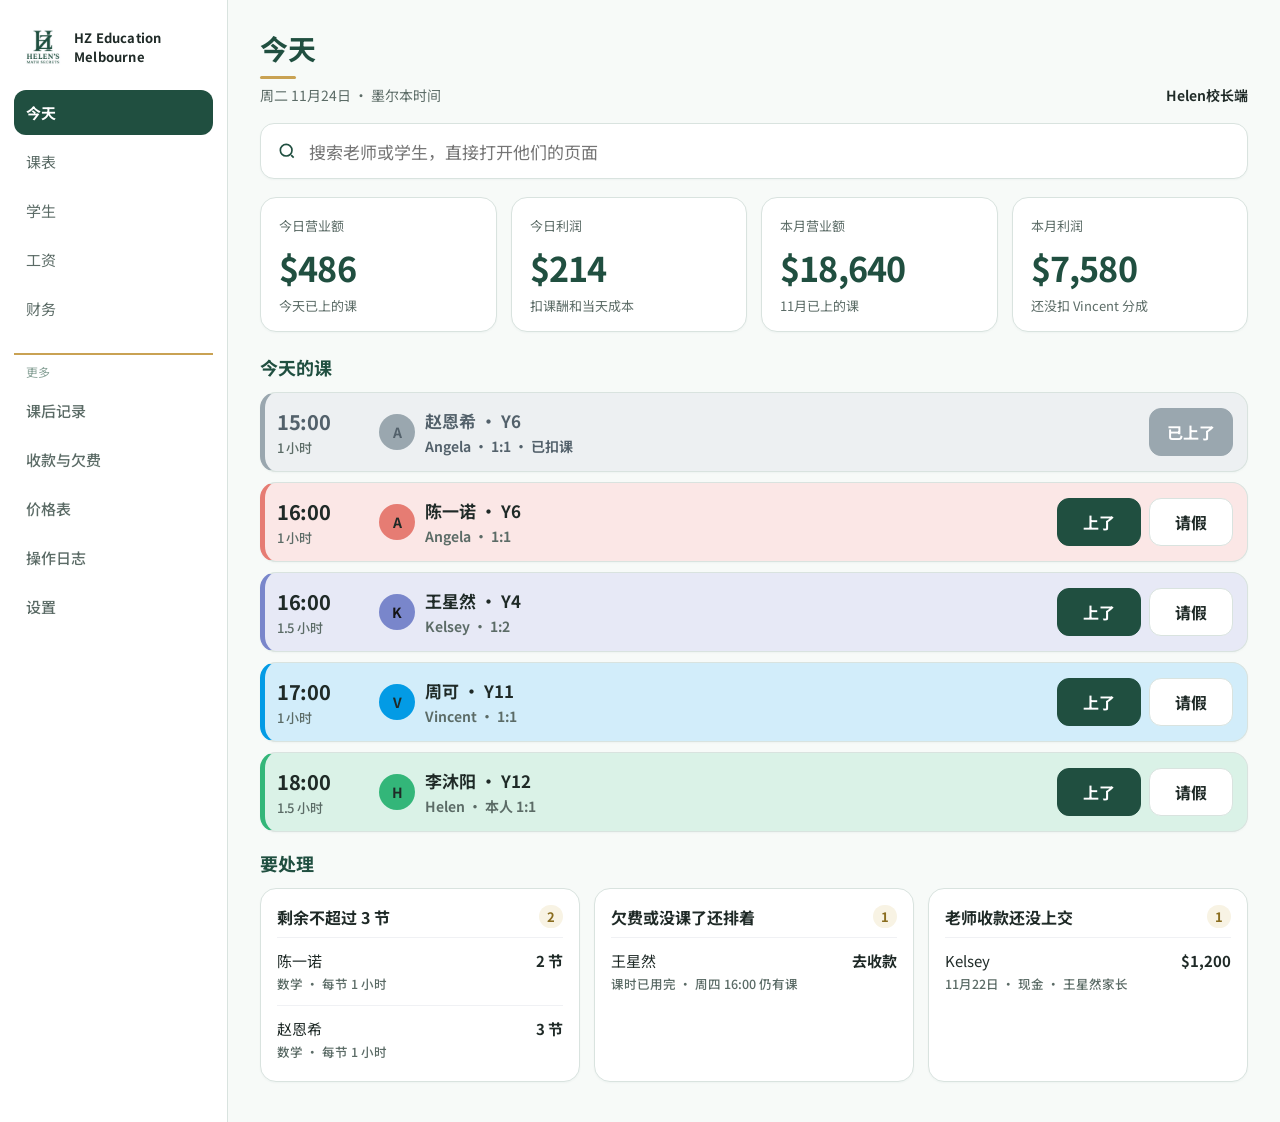
==== lesson-tracker 2/design-mockups/portal.html @ 7be00db7 "Replace pay and student cards with compact rows. Each row starts with a small pill in that teacher's" ====
<!doctype html>
<html lang="zh-CN">
<head>
<meta charset="utf-8">
<meta name="viewport" content="width=device-width, initial-scale=1">
<title>课时管理 · 版式预览</title>
<link rel="preconnect" href="https://fonts.googleapis.com">
<link rel="preconnect" href="https://fonts.gstatic.com" crossorigin>
<link href="https://fonts.googleapis.com/css2?family=Noto+Sans+SC:wght@400;500;600;700&display=swap" rel="stylesheet">
<style>
:root{
  --ink:#1F2A27; --muted:#5B6B66; --faint:#8AA399; --line:#D9E3DF; --bg:#FFFFFF; --card:#FFFFFF;
  --green:#204F40; --green-soft:#E3EFE9; --surface:#F1F6F4; --surface-2:#F7FAF8;
  --gold:#C9A253; --gold-text:#8A6D1F; --gold-soft:#F8F3E4; --gold-on:#E8C77F;
  --shadow:0 1px 2px rgba(32,79,64,.04);
  --sans:"Noto Sans SC",sans-serif;
}
*{box-sizing:border-box}
html,body{margin:0;background:var(--bg);color:var(--ink);font-family:var(--sans);font-size:16px}
button,input,select{font:inherit;color:inherit}
button{cursor:default}
.app{display:grid;grid-template-columns:228px 1fr;min-height:100vh}
.nav{background:#fff;border-right:1px solid var(--line);padding:22px 14px;display:flex;flex-direction:column;gap:4px}
.brand{display:flex;gap:10px;align-items:center;padding:4px 8px 18px}
.brand img{width:42px;height:42px;object-fit:cover;border-radius:10px}
.brand strong{display:block;font-size:13px;letter-spacing:.2px}
.brand span{display:block;color:var(--muted);font-size:12px;margin-top:2px}
.nav button,.tabbar button{display:flex;align-items:center;gap:10px;width:100%;text-align:left;border:0;background:transparent;border-radius:12px;padding:12px;color:var(--muted);font-size:15px}
.nav button.active{background:var(--green);color:#fff;font-weight:700}
.nav .more{margin-top:18px;padding:8px 12px 4px;color:var(--faint);font-size:12px;letter-spacing:.4px;border-top:2px solid var(--gold)}
.nav .quiet{font-weight:500}
.main{min-width:0;padding:28px 32px 40px;background:var(--surface-2)}
.top{display:flex;justify-content:space-between;align-items:flex-end;gap:16px;margin-bottom:18px}
.top h1{margin:0;font-size:28px;letter-spacing:-.4px;font-weight:700;color:var(--green)}
.top h1::after{content:"";display:block;width:36px;height:3px;background:var(--gold);margin-top:8px;border-radius:2px}
.top p{margin:6px 0 0;color:var(--muted);font-size:14px}
.who{color:var(--muted);font-size:14px}
.who b{color:var(--ink);font-weight:650}
.search{display:flex;align-items:center;gap:10px;background:#fff;border:1px solid var(--line);border-radius:14px;padding:0 16px;height:56px;box-shadow:var(--shadow);margin-bottom:18px}
.search input{border:0;outline:0;flex:1;font-size:17px;background:transparent}
.search svg{flex:none;color:var(--green)}
.cards{display:grid;grid-template-columns:repeat(4,1fr);gap:14px;margin-bottom:22px}
.card{background:var(--card);border:1px solid var(--line);border-radius:16px;padding:18px 18px 16px;box-shadow:var(--shadow)}
.card .k{color:var(--muted);font-size:13px}
.card .n,.metrics .n,.metrics .pay,.cut,.money{color:var(--green)}
.card .n{font-size:34px;font-weight:720;letter-spacing:-.8px;margin:8px 0 4px;font-variant-numeric:tabular-nums}
.card .s{color:var(--muted);font-size:13px}
.section{margin-top:8px}
.section h2{margin:0 0 12px;font-size:18px;color:var(--green)}
/* Google Calendar event colours, kept soft. Edit a teacher's tone here.
   Fill is about 18% of that colour on white. Spare tones for new teachers:
   Basil #0B8043, Blueberry #3F51B5, Tomato #D50000, Graphite #616161. No tangerine. */
.t-helen{--fill:#DAF2E7;--tone:#33B679;--on-dot:#1F2A27}
.t-vincent{--fill:#D2EDFA;--tone:#039BE5;--on-dot:#1F2A27}
.t-angela{--fill:#FBE7E6;--tone:#E67C73;--on-dot:#1F2A27}
.t-kelsey{--fill:#E7E9F6;--tone:#7986CB;--on-dot:#141414}
.t-ethan{--fill:#EBD8F0;--tone:#8E24AA;--on-dot:#FFFFFF}
.t-christina{--fill:#FDF3D8;--tone:#F6BF26;--on-dot:#1F2A27}
.lesson{display:grid;grid-template-columns:88px 1fr auto;gap:14px;align-items:center;background:var(--fill,#fff);border:1px solid var(--line);border-left:5px solid var(--tone,var(--line));border-radius:16px;padding:14px 14px 14px 12px;margin-bottom:10px;box-shadow:var(--shadow)}
.lesson time{font-size:20px;font-weight:720;letter-spacing:-.3px;color:var(--ink)}
.lesson time small{display:block;font-size:13px;font-weight:500;color:var(--muted);margin-top:2px}
.lesson .who2{display:flex;align-items:center;gap:10px;font-size:17px;font-weight:680;color:var(--ink)}
.lesson .who2 div span{display:block;margin-top:3px;color:var(--muted);font-size:14px;font-weight:650}
.mark,.avatar{background:var(--tone,var(--green));color:var(--on-dot,#fff)}
.mark{width:36px;height:36px;border-radius:50%;display:grid;place-items:center;font-weight:700;flex:none;font-size:14px}
.lesson.done,.event.done{--fill:#EDF0F2;--tone:#9AA7AF;--on-dot:#53616B;background:#EDF0F2;border-left-color:#9AA7AF}
.lesson.done time,.lesson.done .who2,.lesson.done .who2 div span,.event.done{color:#53616B}
.lesson.done .taps .go{background:#9AA7AF;border-color:#9AA7AF;color:#fff}
.taps{display:flex;gap:8px}
.taps button{min-width:84px;height:48px;border-radius:12px;border:1px solid var(--line);background:#fff;font-weight:700}
.taps .go{background:var(--green);color:#fff;border-color:var(--green)}
.actions{display:grid;grid-template-columns:repeat(3,1fr);gap:14px;margin-top:8px}
.action{background:#fff;border:1px solid var(--line);border-radius:16px;padding:16px 16px 8px;box-shadow:var(--shadow)}
.action h3{margin:0 0 8px;font-size:16px}
.action .count{float:right;background:var(--gold-soft);color:var(--gold-text);border-radius:999px;padding:2px 8px;font-size:13px;font-weight:700}
.row{display:flex;justify-content:space-between;gap:10px;padding:12px 0;border-top:1px solid #f0f1f4;font-size:15px}
.row b{font-weight:680}
.row small{display:block;color:var(--muted);font-weight:500;margin-top:3px}
.period{display:flex;gap:8px;align-items:center;flex-wrap:wrap}
.seg{display:flex;background:var(--green-soft);border-radius:12px;padding:4px}
.seg button{border:0;background:transparent;border-radius:9px;padding:8px 14px;font-weight:650;color:var(--muted)}
.staff{display:flex;align-items:center;gap:16px;background:var(--fill,#fff);border:1px solid var(--line);border-left:5px solid var(--tone,var(--line));border-radius:18px;padding:18px 20px;margin-bottom:12px;box-shadow:var(--shadow)}
.avatar{width:52px;height:52px;border-radius:50%;display:grid;place-items:center;font-weight:750;flex:none;font-size:18px}
.staff .mid{flex:1;min-width:0}
.staff h3{margin:0 0 4px;font-size:20px;color:var(--green)}
.list{background:#fff;border:1px solid var(--line);border-radius:12px}
.lrow{display:flex;align-items:center;gap:18px;padding:14px 16px;border-top:1px solid var(--line);font-size:17px}
.lrow:first-child{border-top:0}
.pill{display:inline-flex;align-items:center;justify-content:center;min-width:88px;min-height:32px;padding:0 12px;border-radius:999px;background:var(--tone);color:var(--on-dot);font-size:15px;font-weight:650}
.lrow .grow{flex:1;min-width:0;font-weight:650}
.lrow .grow small{display:block;color:var(--muted);font-size:14px;font-weight:500;margin-top:2px}
.lrow .num{min-width:88px;text-align:right;font-size:20px;font-weight:700;color:var(--green);font-variant-numeric:tabular-nums}
.lrow .num span{display:block;font-size:12px;font-weight:500;color:var(--muted)}
.staff .meta{color:var(--muted);font-size:14px;line-height:1.5}
.metrics{display:flex;gap:22px;text-align:right}
.metrics div{min-width:84px}
.metrics .k{color:var(--muted);font-size:12px}
.metrics .n{font-size:22px;font-weight:730;letter-spacing:-.4px;font-variant-numeric:tabular-nums}
.metrics .pay{color:var(--green)}
.day{margin:18px 0 8px;font-size:15px;color:var(--muted);font-weight:700}
.payline{display:grid;grid-template-columns:120px 1.4fr .6fr .8fr .8fr;gap:8px;align-items:center;background:#fff;border:1px solid var(--line);border-radius:14px;padding:14px 16px;margin-bottom:8px}
.payline b{font-size:16px}
.payline span{color:var(--ink)}
.money{font-variant-numeric:tabular-nums;font-weight:730;text-align:right}
.cut{color:var(--green)}
.back{border:0;background:transparent;color:var(--green);font-weight:700;padding:0 0 8px;font-size:15px}
.seg button.on{background:var(--green);color:#fff}
.finance-blocks{display:grid;gap:14px}
.block{background:#fff;border:1px solid var(--line);border-radius:16px;padding:18px 20px;box-shadow:var(--shadow)}
.block h2{margin:0 0 4px;font-size:18px}
.block .lead{font-size:32px;font-weight:740;letter-spacing:-.7px;margin:6px 0}
.block .note{color:var(--muted);font-size:14px;line-height:1.55}
.split{display:flex;justify-content:space-between;gap:12px;padding:10px 0;border-top:1px solid #f0f1f4}
.exports{display:flex;gap:8px}
.exports button{height:44px;padding:0 14px;border-radius:12px;border:1px solid var(--line);background:#fff;font-weight:700}
.exports .primary{background:var(--green);color:#fff;border-color:var(--green)}
.tabbar{display:none}
.cal-wrap{display:grid;grid-template-columns:232px 1fr;gap:16px;align-items:start}
.mini{background:#fff;border:1px solid var(--line);border-radius:16px;padding:14px}
.mini h3{margin:0 0 10px;font-size:15px;display:flex;justify-content:space-between}
.mini table{width:100%;border-collapse:collapse;text-align:center;font-size:13px}
.mini th{color:#9aa3af;font-weight:600;padding:4px 0}
.mini td{padding:3px 0}
.mini .today{background:#1a73e8;color:#fff;border-radius:50%;display:inline-grid;place-items:center;width:26px;height:26px;font-weight:700}
.gcal{background:#fff;border:1px solid #dadce0;border-radius:12px;overflow:hidden}
.gcal-tools{display:flex;align-items:center;gap:10px;padding:10px 12px;border-bottom:1px solid #dadce0}
.gcal-tools h2{margin:0;font-size:20px;font-weight:500;flex:1}
.iconbtn{width:36px;height:36px;border-radius:50%;border:1px solid #dadce0;background:#fff;font-size:18px}
.todaybtn{height:36px;padding:0 14px;border-radius:18px;border:1px solid #dadce0;background:#fff;font-weight:650}
.gviews{margin-left:auto;display:flex;border:1px solid #dadce0;border-radius:8px;overflow:hidden}
.gviews button{border:0;background:#fff;padding:8px 12px;border-left:1px solid #dadce0}
.gviews button:first-child{border-left:0}
.gviews .on{background:#e8f0fe;color:#1a73e8;font-weight:700}
.grid{display:grid;grid-template-columns:56px repeat(7,1fr);position:relative}
.gh,.gd{border-bottom:1px solid #dadce0;border-left:1px solid #dadce0;text-align:center;padding:8px 2px;background:#fff}
.gh{border-left:0}
.gd small{display:block;color:#70757a;font-size:11px}
.gd b{font-size:22px;font-weight:500}
.gd.now b{background:#1a73e8;color:#fff;border-radius:50%;display:inline-grid;place-items:center;width:34px;height:34px}
.hours{position:relative;display:grid;grid-template-columns:56px repeat(7,1fr);height:672px;background:#fff}
.gutter div,.col{height:56px;border-top:1px solid #e6e8eb;box-sizing:border-box}
.gutter div{color:#70757a;font-size:11px;text-align:right;padding:2px 6px 0 0;transform:translateY(-7px);border-top-color:transparent}
.col{border-left:1px solid #e6e8eb;position:relative}
.hours{display:block;position:relative}
.gutter{position:absolute;left:0;top:0;width:56px}
.cols{position:absolute;left:56px;right:0;top:0;bottom:0;display:grid;grid-template-columns:repeat(7,1fr)}
.col{height:100%;border-top:0;background-image:linear-gradient(to bottom,#e6e8eb 1px,transparent 1px);background-size:100% 56px}
.event{position:absolute;left:3px;right:3px;border-radius:6px;padding:3px 5px;overflow:hidden;border-left:3px solid;font-size:12px;line-height:1.25}
.event b,.event span{display:block}
.nowline{position:absolute;left:48px;right:0;height:0;border-top:2px solid #ea4335;z-index:3}
.nowline i{position:absolute;left:-4px;top:-5px;width:10px;height:10px;border-radius:50%;background:#ea4335;font-style:normal}
.nowline em{position:absolute;top:-18px;left:10px;color:#ea4335;font-size:11px;font-style:normal;background:#fff;padding:0 3px}
.ev-a{background:#FBE7E6;border-color:#E67C73;color:#1F2A27}
.ev-k{background:#E7E9F6;border-color:#7986CB;color:#1F2A27}
.ev-v{background:#D2EDFA;border-color:#039BE5;color:#1F2A27}
.ev-e{background:#EBD8F0;border-color:#8E24AA;color:#1F2A27}
.ev-h{background:#DAF2E7;border-color:#33B679;color:#1F2A27}
.block h2,.block .lead{color:#204F40}
.shade{position:fixed;inset:0;background:rgba(22,27,34,.46);display:grid;place-items:center;padding:24px}
.sheet{width:min(640px,100%);background:#fff;border-radius:20px;padding:22px 22px 18px;box-shadow:0 24px 80px rgba(0,0,0,.2);max-height:calc(100vh - 48px);overflow:auto}
.sheet h2{margin:0 0 4px;font-size:24px;color:var(--green)}
.sheet .sub{color:var(--muted);margin:0 0 16px;font-size:14px}
.field{display:block;margin-bottom:12px;font-size:14px;font-weight:650}
.field input,.field select{display:block;width:100%;margin-top:6px;height:48px;border:1px solid #d9dee7;border-radius:12px;padding:0 12px;font-weight:550;background:#fff}
.two{display:grid;grid-template-columns:1fr 1fr;gap:12px}
.hint{background:var(--green-soft);border-left:3px solid var(--gold);border-radius:12px;padding:12px 14px;font-size:14px;line-height:1.55;margin-bottom:12px}
.hint b{font-size:16px}
.total input{font-size:22px;font-weight:740;height:56px}
.foot{display:flex;justify-content:flex-end;gap:8px;margin-top:8px}
.foot button{height:48px;padding:0 16px;border-radius:12px;border:1px solid var(--line);background:#fff;font-weight:700}
.foot .primary{background:var(--green);color:#fff;border-color:var(--green)}
.readonly{background:var(--surface)!important;color:var(--ink)}
section[data-page]{display:none}
body[data-page="today"] [data-page="today"],
body[data-page="pay"] [data-page="pay"],
body[data-page="payday"] [data-page="payday"],
body[data-page="finance"] [data-page="finance"],
body[data-page="calendar"] [data-page="calendar"],
body[data-page="package"] section[data-page="package"]{display:block}
.shade{display:none}
@media(max-width:800px){
  .app{display:block}
  .nav{display:none}
  .main{padding:16px 14px 88px}
  .top h1{font-size:24px}
  .cards,.actions{grid-template-columns:1fr 1fr}
  .cards .card:nth-child(1),.cards .card:nth-child(2){grid-column:auto}
  .lesson{grid-template-columns:72px 1fr;grid-template-areas:"t w" "b b"}
  .lesson time{grid-area:t}
  .lesson .who2{grid-area:w}
  .taps{grid-area:b}
  .taps button{flex:1}
  .staff{flex-wrap:wrap}
  .lrow{align-items:flex-start;flex-wrap:wrap;gap:6px 12px;padding:12px 14px}
  .lrow .grow{flex:1 1 160px}
  .lrow .num{margin-left:auto;font-size:18px}
  .metrics{width:100%;justify-content:space-between;text-align:left}
  .payline{grid-template-columns:1fr 1fr}
  .payline .money{text-align:left}
  .cal-wrap{grid-template-columns:1fr}
  .mini{display:none}
  .phonemonth{display:block!important}
  .tabbar{position:fixed;left:0;right:0;bottom:0;height:72px;background:#fff;border-top:1px solid var(--line);display:grid;grid-template-columns:repeat(5,1fr);z-index:5}
  .tabbar button{flex-direction:column;gap:3px;font-size:11px;padding:8px 2px;border-radius:0;justify-content:center}
  .tabbar button.active{color:#fff;background:var(--green);font-weight:750;border-radius:12px;margin:8px 4px}
  .sheet{width:100%;height:100%;max-height:none;border-radius:0;padding:18px 16px 24px}
  .shade{padding:0;align-items:stretch}
  .two{grid-template-columns:1fr}
  .gcal-tools{flex-wrap:wrap}
  .gcal-tools h2{font-size:16px;flex-basis:100%}
  .event{font-size:10px;padding:2px 3px}
  .gd b{font-size:16px}
  .gd.now b{width:26px;height:26px}
}
.phonemonth{display:none;background:#fff;border:1px solid #dadce0;border-radius:12px;padding:8px 10px;margin-bottom:10px}
.phonemonth strong{font-size:14px}
.dots{display:flex;justify-content:space-between;font-size:12px;color:#70757a;margin-top:6px}
.dots .today{color:#fff;background:#1a73e8;border-radius:50%;width:22px;height:22px;display:grid;place-items:center}
</style>
</head>
<body>
<div class="app">
  <aside class="nav">
    <div class="brand"><img src="../static/logo.jpg" alt=""><div><strong>HZ Education Melbourne</strong></div></div>
    <button data-tab="today">今天</button>
    <button data-tab="calendar">课表</button>
    <button data-tab="package">学生</button>
    <button data-tab="pay">工资</button>
    <button data-tab="finance">财务</button>
    <div class="more">更多</div>
    <button class="quiet">课后记录</button>
    <button class="quiet">收款与欠费</button>
    <button class="quiet">价格表</button>
    <button class="quiet">操作日志</button>
    <button class="quiet">设置</button>
  </aside>
  <main class="main">
    <section data-page="today">
      <div class="top"><div><h1>今天</h1><p>周二 11月24日 · 墨尔本时间</p></div><div class="who"><b>Helen校长端</b></div></div>
      <label class="search"><svg width="20" height="20" viewBox="0 0 24 24" fill="none" stroke="currentColor" stroke-width="2"><circle cx="11" cy="11" r="7"/><path d="M20 20l-3-3"/></svg><input placeholder="搜索老师或学生，直接打开他们的页面" aria-label="搜索老师或学生"></label>
      <div class="cards">
        <div class="card"><div class="k">今日营业额</div><div class="n">$486</div><div class="s">今天已上的课</div></div>
        <div class="card good"><div class="k">今日利润</div><div class="n">$214</div><div class="s">扣课酬和当天成本</div></div>
        <div class="card"><div class="k">本月营业额</div><div class="n">$18,640</div><div class="s">11月已上的课</div></div>
        <div class="card good"><div class="k">本月利润</div><div class="n">$7,580</div><div class="s">还没扣 Vincent 分成</div></div>
      </div>
      <div class="section"><h2>今天的课</h2>
        <article class="lesson done"><time>15:00<small>1 小时</small></time><div class="who2"><span class="mark">A</span><div>赵恩希 · Y6<span>Angela · 1:1 · 已扣课</span></div></div><div class="taps"><button class="go">已上了</button></div></article>
        <article class="lesson t-angela"><time>16:00<small>1 小时</small></time><div class="who2"><span class="mark">A</span><div>陈一诺 · Y6<span>Angela · 1:1</span></div></div><div class="taps"><button class="go">上了</button><button>请假</button></div></article>
        <article class="lesson t-kelsey"><time>16:00<small>1.5 小时</small></time><div class="who2"><span class="mark">K</span><div>王星然 · Y4<span>Kelsey · 1:2</span></div></div><div class="taps"><button class="go">上了</button><button>请假</button></div></article>
        <article class="lesson t-vincent"><time>17:00<small>1 小时</small></time><div class="who2"><span class="mark">V</span><div>周可 · Y11<span>Vincent · 1:1</span></div></div><div class="taps"><button class="go">上了</button><button>请假</button></div></article>
        <article class="lesson t-helen"><time>18:00<small>1.5 小时</small></time><div class="who2"><span class="mark">H</span><div>李沐阳 · Y12<span>Helen · 本人 1:1</span></div></div><div class="taps"><button class="go">上了</button><button>请假</button></div></article>
      </div>
      <div class="section" style="margin-top:18px"><h2>要处理</h2>
        <div class="actions">
          <div class="action"><h3>剩余不超过 3 节 <span class="count">2</span></h3>
            <div class="row"><div>陈一诺<small>数学 · 每节 1 小时</small></div><b>2 节</b></div>
            <div class="row"><div>赵恩希<small>数学 · 每节 1 小时</small></div><b>3 节</b></div>
          </div>
          <div class="action"><h3>欠费或没课了还排着 <span class="count">1</span></h3>
            <div class="row"><div>王星然<small>课时已用完 · 周四 16:00 仍有课</small></div><b>去收款</b></div>
          </div>
          <div class="action"><h3>老师收款还没上交 <span class="count">1</span></h3>
            <div class="row"><div>Kelsey<small>11月22日 · 现金 · 王星然家长</small></div><b>$1,200</b></div>
          </div>
        </div>
      </div>
    </section>

    <section data-page="pay">
      <div class="top"><div><h1>老师工资</h1><p>只算已经上完、扣过课时的课。数字供核对，不会自动打款。</p></div>
        <div class="period"><div class="seg"><button>日</button><button class="on">周</button><button>双周</button><button>月</button><button>自定义</button></div></div>
      </div>
      <label class="search"><svg width="20" height="20" viewBox="0 0 24 24" fill="none" stroke="currentColor" stroke-width="2"><circle cx="11" cy="11" r="7"/><path d="M20 20l-3-3"/></svg><input placeholder="搜索老师或学生" value=""></label>
      <p style="color:#5B6B66;margin:-6px 0 14px">11月23日 – 11月29日</p>
      <div class="list">
        <div class="lrow t-angela"><span class="pill">Angela</span><div class="grow">8 节 · 9.5 小时<small>课酬的 40%，保底 $35 / 小时</small></div><div class="num"><span>课酬基数</span>$760</div><div class="num"><span>应付</span>$312</div></div>
        <div class="lrow t-kelsey"><span class="pill">Kelsey</span><div class="grow">6 节 · 9.0 小时<small>课酬的 40%</small></div><div class="num"><span>课酬基数</span>$540</div><div class="num"><span>应付</span>$216</div></div>
        <div class="lrow t-vincent"><span class="pill">Vincent</span><div class="grow">5 节 · 6.0 小时<small>课酬的 40% · 新学生分成另算</small></div><div class="num"><span>课酬基数</span>$620</div><div class="num"><span>应付</span>$248</div></div>
        <div class="lrow t-ethan"><span class="pill">Ethan</span><div class="grow">3 节 · 4.5 小时<small>课酬的 40%</small></div><div class="num"><span>课酬基数</span>$255</div><div class="num"><span>应付</span>$102</div></div>
        <div class="lrow t-christina"><span class="pill">Christina</span><div class="grow">4 节 · 4.0 小时<small>课酬的 40%</small></div><div class="num"><span>课酬基数</span>$320</div><div class="num"><span>应付</span>$128</div></div>
        <div class="lrow t-helen"><span class="pill">Helen</span><div class="grow">3 节 · 4.5 小时<small>本人上课，不另计工资</small></div><div class="num"><span>课酬基数</span>$675</div><div class="num"><span>应付</span>$0</div></div>
      </div>
    </section>

    <section data-page="payday">
      <div class="top"><div><button class="back">‹ 全部老师</button><h1>Angela</h1><p>11月23日 – 11月29日 · 按天上的课 · 课酬的 40%，保底 $35 / 小时</p></div>
        <div class="metrics"><div><div class="k">课酬基数</div><div class="n">$760</div></div><div><div class="k">应付</div><div class="n pay">$312</div></div></div>
      </div>
      <div class="day">周一 11月23日</div>
      <div class="list">
        <div class="lrow t-angela"><span class="pill">Angela</span><div class="grow">16:00–17:00 · 陈一诺<small>1 小时 · 1:1</small></div><div class="num"><span>课酬</span>$80.95</div><div class="num"><span>应付</span>$35.00</div></div>
        <div class="lrow t-angela"><span class="pill">Angela</span><div class="grow">17:00–18:00 · 赵恩希<small>1 小时 · 1:1</small></div><div class="num"><span>课酬</span>$80.95</div><div class="num"><span>应付</span>$32.38</div></div>
      </div>
      <div class="day">周二 11月24日</div>
      <div class="list">
        <div class="lrow t-angela"><span class="pill">Angela</span><div class="grow">16:00–17:00 · 陈一诺<small>1 小时 · 1:1</small></div><div class="num"><span>课酬</span>$80.95</div><div class="num"><span>应付</span>$35.00</div></div>
      </div>
      <div class="day">周四 11月26日</div>
      <div class="list">
        <div class="lrow t-angela"><span class="pill">Angela</span><div class="grow">18:00–19:00 · 陈一诺<small>1 小时 · 1:1</small></div><div class="num"><span>课酬</span>$80.95</div><div class="num"><span>应付</span>$32.38</div></div>
      </div>
      <p style="color:#5B6B66;font-size:13px">一节课的价值 = 课时包总价 ÷（付费节数 + 赠送节数）。$1,700 ÷ 21 = $80.95。赠送的那一节也按这个价，不是 $0。</p>
    </section>

    <section data-page="finance">
      <div class="top"><div><h1>财务报表</h1><p>11月1日 – 11月30日 · 澳元，不含 GST</p></div>
        <div class="exports"><button>导出 Excel</button><button class="primary">导出 PDF</button></div>
      </div>
      <div class="period" style="margin-bottom:16px"><div class="seg"><button>日</button><button>周</button><button>双周</button><button class="on">月</button><button>自定义</button></div></div>
      <div class="finance-blocks">
        <div class="block"><h2>营业额</h2><div class="lead">$18,640</div><p class="note">这是本月已经上完的课，按每节的成本价加总。同期实收 $21,300（转账 $14,800 · 现金 $3,400 · 刷卡 $1,600 · 支付宝 $900 · 微信 $600），实收另列，不重复加进利润。</p>
          <div class="split"><span>Helen 本人收</span><b>$16,400</b></div>
          <div class="split"><span>Kelsey 代收，还没上交</span><b>$1,200</b></div>
          <div class="split"><span>Angela 代收，已上交</span><b>$3,700</b></div>
        </div>
        <div class="block"><h2>老师课酬</h2>
          <div class="split"><span>Angela · 40%，保底 $35/小时</span><b>$2,480</b></div>
          <div class="split"><span>Kelsey · 40%</span><b>$1,960</b></div>
          <div class="split"><span>Vincent · 自己上课的 40%</span><b>$1,640</b></div>
          <div class="split"><span>Ethan · 40%</span><b>$1,240</b></div>
          <div class="split"><span>Christina · 40%</span><b>$880</b></div>
          <div class="split"><span>合计</span><b>$8,200</b></div>
        </div>
        <div class="block"><h2>运营成本</h2><p class="note">按这个月的天数，从成本表里摊进来。</p>
          <div class="split"><span>房租（共同成本）</span><b>$2,200</b></div>
          <div class="split"><span>保险</span><b>$520</b></div>
          <div class="split"><span>网费</span><b>$80</b></div>
          <div class="split"><span>软件</span><b>$60</b></div>
          <div class="split"><span>合计</span><b>$2,860</b></div>
        </div>
        <div class="block"><h2>机构利润</h2><div class="lead">$7,580</div><p class="note">$18,640 − $8,200 课酬 − $2,860 成本。毛利率 56.0%（营业额减去老师课酬，再除以营业额）。</p></div>
        <div class="block"><h2>Vincent 的分成</h2><div class="lead">$2,160</div><p class="note">他自己上课的 40%（$1,640）已经在上面的课酬里。这里是另外的 30%：新学生课酬 $9,400 − 共同成本 $2,200 = $7,200，再乘 30%。原有学生不进这笔账。</p></div>
        <div class="block"><h2>Helen 自己上课</h2><div class="lead">$1,860</div><p class="note">她本月亲自上的课的成本价。这是收入，不作为付给别人的工资扣掉。</p></div>
        <div class="block"><h2>Helen 净利</h2><div class="lead" style="color:#204F40">$5,420</div><p class="note">机构利润 $7,580 − Vincent 分成 $2,160。她自己上课的 $1,860 已经在营业额里，没有再加一次，也没有当成成本扣掉。</p></div>
      </div>
    </section>

    <section data-page="calendar">
      <div class="cal-wrap">
        <div class="mini">
          <h3>2026年11月 <span>‹ ›</span></h3>
          <table><thead><tr><th>一</th><th>二</th><th>三</th><th>四</th><th>五</th><th>六</th><th>日</th></tr></thead>
          <tbody>
            <tr><td></td><td></td><td></td><td></td><td></td><td></td><td>1</td></tr>
            <tr><td>2</td><td>3</td><td>4</td><td>5</td><td>6</td><td>7</td><td>8</td></tr>
            <tr><td>9</td><td>10</td><td>11</td><td>12</td><td>13</td><td>14</td><td>15</td></tr>
            <tr><td>16</td><td>17</td><td>18</td><td>19</td><td>20</td><td>21</td><td>22</td></tr>
            <tr><td>23</td><td><span class="today">24</span></td><td>25</td><td>26</td><td>27</td><td>28</td><td>29</td></tr>
            <tr><td>30</td><td></td><td></td><td></td><td></td><td></td><td></td></tr>
          </tbody></table>
          <p style="color:#70757a;font-size:12px;line-height:1.5">点空白格排课。拖动色块改时间，拖下边缘改时长。重复课会问：只改这一节，还是之后的都改。</p>
        </div>
        <div>
          <div class="phonemonth"><strong>2026年11月</strong><div class="dots"><span>23</span><span class="today">24</span><span>25</span><span>26</span><span>27</span><span>28</span><span>29</span></div></div>
          <div class="gcal">
            <div class="gcal-tools">
              <button class="todaybtn">今天</button>
              <button class="iconbtn" aria-label="上一周">‹</button>
              <button class="iconbtn" aria-label="下一周">›</button>
              <h2>2026年11月</h2>
              <div class="gviews"><button>日</button><button class="on">周</button><button>月</button></div>
            </div>
            <div class="grid">
              <div class="gh"></div>
              <div class="gd"><small>周一</small><b>23</b></div>
              <div class="gd now"><small>周二</small><b>24</b></div>
              <div class="gd"><small>周三</small><b>25</b></div>
              <div class="gd"><small>周四</small><b>26</b></div>
              <div class="gd"><small>周五</small><b>27</b></div>
              <div class="gd"><small>周六</small><b>28</b></div>
              <div class="gd"><small>周日</small><b>29</b></div>
            </div>
            <div class="hours">
              <div class="gutter">
                <div style="height:56px">08:00</div><div style="height:56px">09:00</div><div style="height:56px">10:00</div><div style="height:56px">11:00</div><div style="height:56px">12:00</div><div style="height:56px">13:00</div><div style="height:56px">14:00</div><div style="height:56px">15:00</div><div style="height:56px">16:00</div><div style="height:56px">17:00</div><div style="height:56px">18:00</div><div style="height:56px">19:00</div>
              </div>
              <div class="cols">
                <div class="col">
                  <div class="event ev-a" style="top:448px;height:52px;width:calc(50% - 4px)"><b>16:00 陈一诺</b><span>Angela</span></div>
                  <div class="event ev-k" style="top:448px;height:80px;left:50%;width:calc(50% - 4px)"><b>16:00 王星然</b><span>Kelsey</span></div>
                </div>
                <div class="col">
                  <div class="event ev-a" style="top:448px;height:52px;width:calc(50% - 4px)"><b>16:00 陈一诺</b><span>Angela</span></div>
                  <div class="event ev-k" style="top:448px;height:80px;left:50%;width:calc(50% - 4px)"><b>16:00 王星然</b><span>Kelsey</span></div>
                  <div class="event ev-v" style="top:504px;height:52px;width:calc(50% - 4px)"><b>17:00 周可</b><span>Vincent</span></div>
                  <div class="event ev-h" style="top:560px;height:80px"><b>18:00 李沐阳</b><span>Helen · 1.5h</span></div>
                </div>
                <div class="col">
                  <div class="event ev-e" style="top:420px;height:80px"><b>15:30 陈子墨</b><span>Ethan · 1.5h</span></div>
                </div>
                <div class="col">
                  <div class="event ev-v" style="top:448px;height:80px"><b>16:00 周可</b><span>Vincent</span></div>
                  <div class="event ev-a" style="top:560px;height:52px"><b>18:00 陈一诺</b><span>Angela</span></div>
                </div>
                <div class="col"></div>
                <div class="col">
                  <div class="event ev-k" style="top:84px;height:136px;width:calc(50% - 4px)"><b>09:30 学期班</b><span>Kelsey</span></div>
                  <div class="event ev-h" style="top:112px;height:108px;left:50%;width:calc(50% - 4px)"><b>10:00 VCE</b><span>Helen</span></div>
                </div>
                <div class="col">
                  <div class="event ev-e" style="top:56px;height:108px"><b>09:00 林晓</b><span>Ethan</span></div>
                </div>
              </div>
              <div class="nowline" style="top:485px"><i></i><em>16:40</em></div>
            </div>
          </div>
        </div>
      </div>
    </section>

    <section data-page="package">
      <div class="top"><div><h1>学生</h1><p>一行一个学生。色标是任课老师，方便一眼认出是谁的学生。</p></div></div>
      <label class="search"><svg width="20" height="20" viewBox="0 0 24 24" fill="none" stroke="currentColor" stroke-width="2"><circle cx="11" cy="11" r="7"/><path d="M20 20l-3-3"/></svg><input placeholder="搜索老师或学生"></label>
      <div class="list">
        <div class="lrow t-angela"><span class="pill">Angela</span><div class="grow">陈一诺<small>Y6 · 数学 · 剩余 2 节（每节 1 小时）</small></div><div class="num" style="color:#8A6D1F">该续费</div></div>
        <div class="lrow t-angela"><span class="pill">Angela</span><div class="grow">赵恩希<small>Y6 · 数学 · 剩余 3 节（每节 1 小时）</small></div><div class="num" style="color:#8A6D1F">该续费</div></div>
        <div class="lrow t-kelsey"><span class="pill">Kelsey</span><div class="grow">王星然<small>Y4 · 数学 · 课时已用完，周四仍有课</small></div><div class="num" style="color:#8A6D1F">欠费</div></div>
        <div class="lrow t-vincent"><span class="pill">Vincent</span><div class="grow">周可<small>Y11 · 数学 · 剩余 12 节（每节 1 小时）</small></div><div class="num">正常</div></div>
        <div class="lrow t-helen"><span class="pill">Helen</span><div class="grow">李沐阳<small>Y12 · 数学 · 剩余 8 节（每节 1.5 小时）</small></div><div class="num">正常</div></div>
        <div class="lrow t-ethan"><span class="pill">Ethan</span><div class="grow">陈子墨<small>Y3 · 数学 · 剩余 15 节（每节 1 小时）</small></div><div class="num">正常</div></div>
        <div class="lrow t-christina"><span class="pill">Christina</span><div class="grow">林晓<small>Y8 · 数学 · 剩余 6 节（每节 1 小时）</small></div><div class="num">正常</div></div>
      </div>
    </section>
  </main>
</div>
<nav class="tabbar">
  <button data-tab="today">今天</button>
  <button data-tab="calendar">课表</button>
  <button data-tab="package">学生</button>
  <button data-tab="pay">工资</button>
  <button>更多</button>
</nav>
<div class="shade" data-page="package">
  <form class="sheet">
    <h2>买课时</h2>
    <p class="sub">价格按付款当天的价目自动填入，可以改。不含 GST。</p>
    <label class="field">学生<select><option>陈一诺 · 数学 · 一对一</option><option>李沐阳 · 数学</option></select></label>
    <div class="two">
      <label class="field">类型<select><option>1:1</option><option>1:2</option><option>Helen 本人 1:1</option><option>学期班</option></select></label>
      <label class="field">每节时长<select><option>1 小时</option><option>1.5 小时</option></select></label>
    </div>
    <div class="two">
      <label class="field">年级<input class="readonly" value="Y6" readonly><span style="font-weight:500;color:#6b7280">来自学生档案。每年 1 月自动升一级。</span></label>
      <label class="field">购买节数<input value="20"></label>
    </div>
    <label class="field">付款日期<input type="text" value="2027-02-03"></label>
    <div class="hint"><b>已自动填入 $1,700.00</b><br>2027 价目 · 1:1 · Prep–Y6 · $85 / 小时 × 20 节。<br>另赠 1 节，20 节付费课上完后才能用。每节成本 $1,700 ÷ 21 = $80.95。</div>
    <label class="field total">合计 AUD<input value="1700.00"></label>
    <div class="two">
      <label class="field">收款方式<select><option>银行转账</option><option>刷卡</option><option>支付宝</option><option>微信</option><option>现金</option></select></label>
      <label class="field">收款人<select><option>Helen（本人）</option><option>Angela</option><option>Kelsey</option><option>Vincent</option></select></label>
    </div>
    <label class="field">备注<input placeholder="选填。老师代收时，这里可写已上交或未上交。"></label>
    <div class="foot"><button type="button">取消</button><button class="primary" type="button">确认购买</button></div>
  </form>
</div>
<script>
const page=new URLSearchParams(location.search).get('page')||'today';
document.body.dataset.page=page;
const tab={payday:'pay',finance:'finance',calendar:'calendar',package:'package',pay:'pay',today:'today'}[page];
document.querySelectorAll('[data-tab]').forEach(b=>{if(b.dataset.tab===tab)b.classList.add('active');});
</script>
</body>
</html>
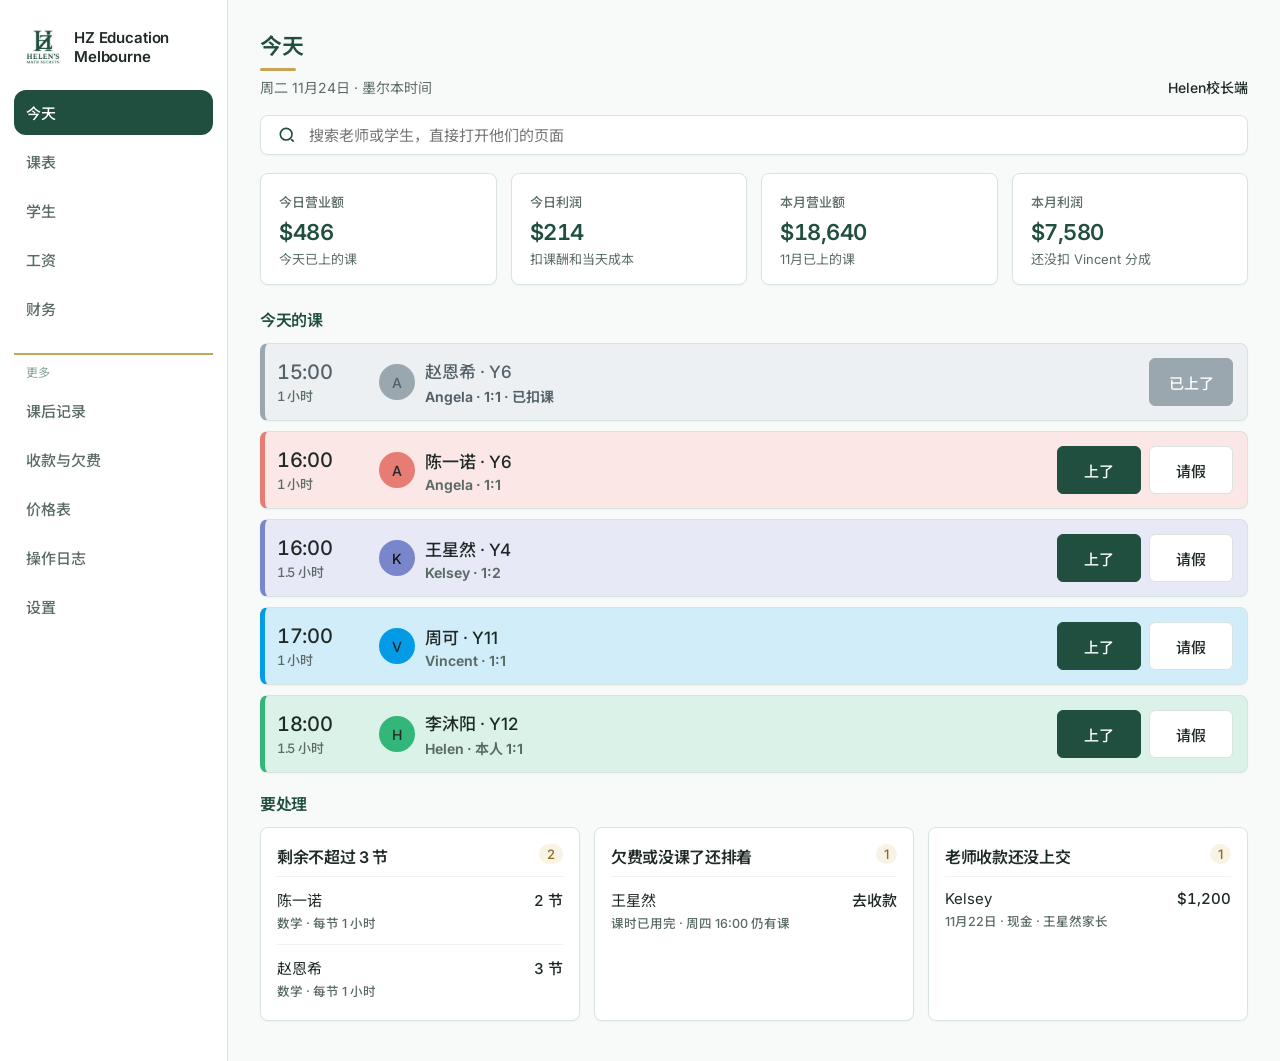
==== commit 965b2ba0: "Use Inter and Noto Sans SC with quieter weights. Numbers in the lists use tabular figures and sit on" ====
--- a/lesson-tracker 2/design-mockups/portal.html
+++ b/lesson-tracker 2/design-mockups/portal.html
@@ -6,17 +6,17 @@
 <title>课时管理 · 版式预览</title>
 <link rel="preconnect" href="https://fonts.googleapis.com">
 <link rel="preconnect" href="https://fonts.gstatic.com" crossorigin>
-<link href="https://fonts.googleapis.com/css2?family=Noto+Sans+SC:wght@400;500;600;700&display=swap" rel="stylesheet">
+<link href="https://fonts.googleapis.com/css2?family=Inter:wght@400;500;600&family=Noto+Sans+SC:wght@400;500;600&display=swap" rel="stylesheet">
 <style>
 :root{
   --ink:#1F2A27; --muted:#5B6B66; --faint:#8AA399; --line:#D9E3DF; --bg:#FFFFFF; --card:#FFFFFF;
   --green:#204F40; --green-soft:#E3EFE9; --surface:#F1F6F4; --surface-2:#F7FAF8;
   --gold:#C9A253; --gold-text:#8A6D1F; --gold-soft:#F8F3E4; --gold-on:#E8C77F;
   --shadow:0 1px 2px rgba(32,79,64,.04);
-  --sans:"Noto Sans SC",sans-serif;
+  --sans:Inter,"Noto Sans SC",sans-serif;
 }
 *{box-sizing:border-box}
-html,body{margin:0;background:var(--bg);color:var(--ink);font-family:var(--sans);font-size:16px}
+html,body{margin:0;background:var(--bg);color:var(--ink);font-family:var(--sans);font-size:16px;font-weight:400;letter-spacing:0}
 button,input,select{font:inherit;color:inherit}
 button{cursor:default}
 .app{display:grid;grid-template-columns:228px 1fr;min-height:100vh}
@@ -216,6 +216,21 @@
 .phonemonth strong{font-size:14px}
 .dots{display:flex;justify-content:space-between;font-size:12px;color:#70757a;margin-top:6px}
 .dots .today{color:#fff;background:#1a73e8;border-radius:50%;width:22px;height:22px;display:grid;place-items:center}
+h1,h2,h3,.top h1,.section h2,.sheet h2,.block h2,.staff h3,.gcal-tools h2{font-weight:600;letter-spacing:-0.02em}
+.top h1{font-size:22px}
+.section h2,.block h2,.sheet h2{font-size:16px}
+.card .n,.metrics .n,.block .lead{font-size:22px;font-weight:600;letter-spacing:-0.02em}
+button,.pill,.nav button,.seg button,.taps button,.lrow .grow,.lesson .who2,.row b,.mark,.avatar,.day,.back,.field,.exports button,.foot button,.todaybtn,.action .count,.who b,.nav button.active,.gviews .on,.tabbar button.active,.card .k,.lrow .num span,.metrics .k,.lesson time,.lesson time small,.lrow .grow small{font-weight:500}
+.num,.card .n,.metrics .n,.money,.lrow .num,.lesson time,.row b,.block .lead{font-variant-numeric:tabular-nums;font-feature-settings:"tnum" 1}
+.lrow .num,.metrics .n,.money{text-align:right}
+.brand strong{font-size:15px;font-weight:600;letter-spacing:-0.01em}
+.lrow{font-size:15px}
+.lrow .num{font-size:15px;font-weight:500}
+.lesson,.card,.action,.list,.search,.block,.payline{border-radius:8px}
+.search{height:40px}
+.search input,.taps button{font-size:15px}
+.taps button,.foot button,.exports button,.seg button{border-radius:6px}
+.pill{border-radius:999px;font-size:13px;min-height:26px;font-weight:500}
 </style>
 </head>
 <body>
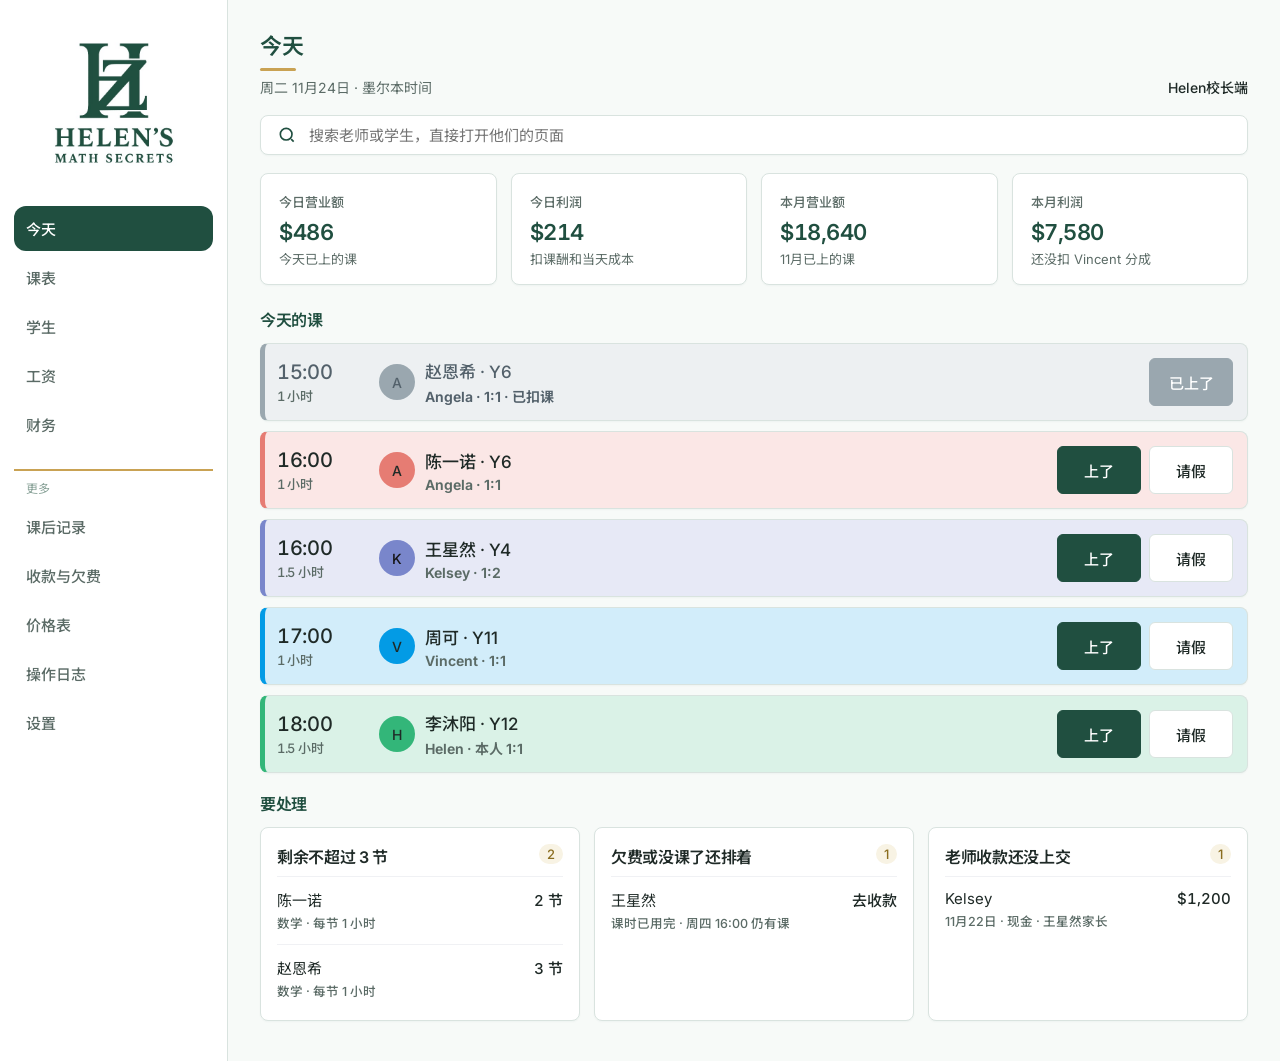
==== commit 591af4fa: "Restore the original stacked sidebar logo. The large centered logo is back, and the extra name besid" ====
--- a/lesson-tracker 2/design-mockups/portal.html
+++ b/lesson-tracker 2/design-mockups/portal.html
@@ -21,10 +21,9 @@
 button{cursor:default}
 .app{display:grid;grid-template-columns:228px 1fr;min-height:100vh}
 .nav{background:#fff;border-right:1px solid var(--line);padding:22px 14px;display:flex;flex-direction:column;gap:4px}
-.brand{display:flex;gap:10px;align-items:center;padding:4px 8px 18px}
-.brand img{width:42px;height:42px;object-fit:cover;border-radius:10px}
-.brand strong{display:block;font-size:13px;letter-spacing:.2px}
-.brand span{display:block;color:var(--muted);font-size:12px;margin-top:2px}
+.brand{display:block;text-align:center;padding:4px 8px 18px}
+.brand img{width:154px;height:154px;object-fit:contain;border-radius:0}
+.brand div,.brand strong{display:none}
 .nav button,.tabbar button{display:flex;align-items:center;gap:10px;width:100%;text-align:left;border:0;background:transparent;border-radius:12px;padding:12px;color:var(--muted);font-size:15px}
 .nav button.active{background:var(--green);color:#fff;font-weight:700}
 .nav .more{margin-top:18px;padding:8px 12px 4px;color:var(--faint);font-size:12px;letter-spacing:.4px;border-top:2px solid var(--gold)}
@@ -223,7 +222,7 @@
 button,.pill,.nav button,.seg button,.taps button,.lrow .grow,.lesson .who2,.row b,.mark,.avatar,.day,.back,.field,.exports button,.foot button,.todaybtn,.action .count,.who b,.nav button.active,.gviews .on,.tabbar button.active,.card .k,.lrow .num span,.metrics .k,.lesson time,.lesson time small,.lrow .grow small{font-weight:500}
 .num,.card .n,.metrics .n,.money,.lrow .num,.lesson time,.row b,.block .lead{font-variant-numeric:tabular-nums;font-feature-settings:"tnum" 1}
 .lrow .num,.metrics .n,.money{text-align:right}
-.brand strong{font-size:15px;font-weight:600;letter-spacing:-0.01em}
+.brand div,.brand strong{display:none}
 .lrow{font-size:15px}
 .lrow .num{font-size:15px;font-weight:500}
 .lesson,.card,.action,.list,.search,.block,.payline{border-radius:8px}
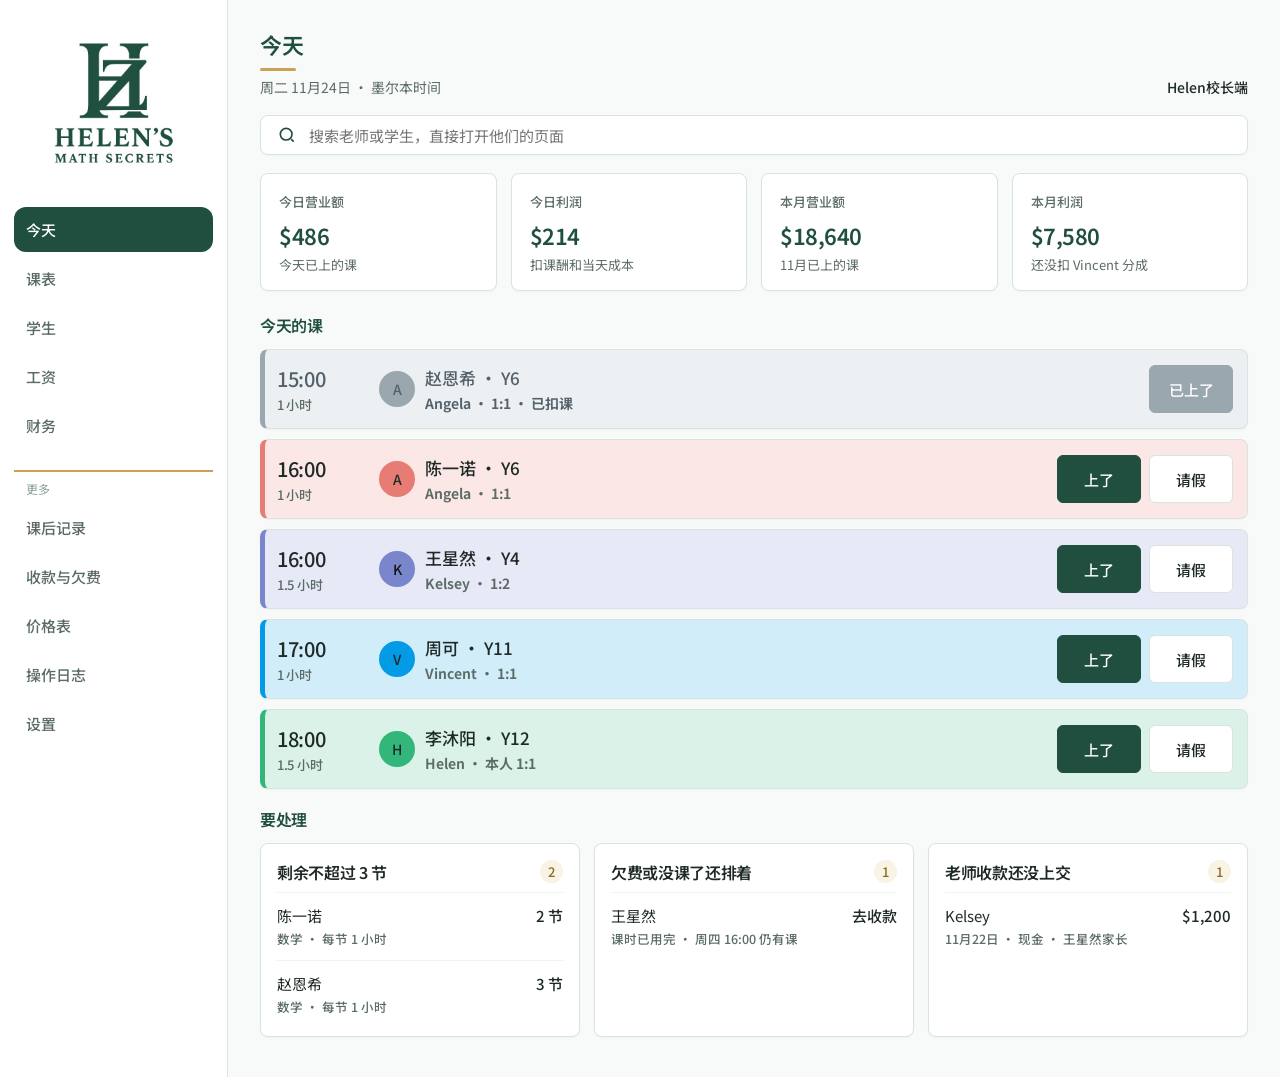
==== commit 445d1e54: "Restore big pay and student cards, set in Noto Sans SC. Pay summary, pay day and the student list us" ====
--- a/lesson-tracker 2/design-mockups/portal.html
+++ b/lesson-tracker 2/design-mockups/portal.html
@@ -6,14 +6,14 @@
 <title>课时管理 · 版式预览</title>
 <link rel="preconnect" href="https://fonts.googleapis.com">
 <link rel="preconnect" href="https://fonts.gstatic.com" crossorigin>
-<link href="https://fonts.googleapis.com/css2?family=Inter:wght@400;500;600&family=Noto+Sans+SC:wght@400;500;600&display=swap" rel="stylesheet">
+<link href="https://fonts.googleapis.com/css2?family=Noto+Sans+SC:wght@400;500;600;700&display=swap" rel="stylesheet">
 <style>
 :root{
   --ink:#1F2A27; --muted:#5B6B66; --faint:#8AA399; --line:#D9E3DF; --bg:#FFFFFF; --card:#FFFFFF;
   --green:#204F40; --green-soft:#E3EFE9; --surface:#F1F6F4; --surface-2:#F7FAF8;
   --gold:#C9A253; --gold-text:#8A6D1F; --gold-soft:#F8F3E4; --gold-on:#E8C77F;
   --shadow:0 1px 2px rgba(32,79,64,.04);
-  --sans:Inter,"Noto Sans SC",sans-serif;
+  --sans:"Noto Sans SC",sans-serif;
 }
 *{box-sizing:border-box}
 html,body{margin:0;background:var(--bg);color:var(--ink);font-family:var(--sans);font-size:16px;font-weight:400;letter-spacing:0}
@@ -97,7 +97,7 @@
 .metrics .n{font-size:22px;font-weight:730;letter-spacing:-.4px;font-variant-numeric:tabular-nums}
 .metrics .pay{color:var(--green)}
 .day{margin:18px 0 8px;font-size:15px;color:var(--muted);font-weight:700}
-.payline{display:grid;grid-template-columns:120px 1.4fr .6fr .8fr .8fr;gap:8px;align-items:center;background:#fff;border:1px solid var(--line);border-radius:14px;padding:14px 16px;margin-bottom:8px}
+.payline{display:grid;grid-template-columns:120px 1.4fr .6fr .8fr .8fr;gap:8px;align-items:center;background:var(--fill,#fff);border:1px solid var(--line);border-left:5px solid var(--tone,var(--line));border-radius:14px;padding:16px 18px;margin-bottom:10px}
 .payline b{font-size:16px}
 .payline span{color:var(--ink)}
 .money{font-variant-numeric:tabular-nums;font-weight:730;text-align:right}
@@ -287,14 +287,12 @@
       </div>
       <label class="search"><svg width="20" height="20" viewBox="0 0 24 24" fill="none" stroke="currentColor" stroke-width="2"><circle cx="11" cy="11" r="7"/><path d="M20 20l-3-3"/></svg><input placeholder="搜索老师或学生" value=""></label>
       <p style="color:#5B6B66;margin:-6px 0 14px">11月23日 – 11月29日</p>
-      <div class="list">
-        <div class="lrow t-angela"><span class="pill">Angela</span><div class="grow">8 节 · 9.5 小时<small>课酬的 40%，保底 $35 / 小时</small></div><div class="num"><span>课酬基数</span>$760</div><div class="num"><span>应付</span>$312</div></div>
-        <div class="lrow t-kelsey"><span class="pill">Kelsey</span><div class="grow">6 节 · 9.0 小时<small>课酬的 40%</small></div><div class="num"><span>课酬基数</span>$540</div><div class="num"><span>应付</span>$216</div></div>
-        <div class="lrow t-vincent"><span class="pill">Vincent</span><div class="grow">5 节 · 6.0 小时<small>课酬的 40% · 新学生分成另算</small></div><div class="num"><span>课酬基数</span>$620</div><div class="num"><span>应付</span>$248</div></div>
-        <div class="lrow t-ethan"><span class="pill">Ethan</span><div class="grow">3 节 · 4.5 小时<small>课酬的 40%</small></div><div class="num"><span>课酬基数</span>$255</div><div class="num"><span>应付</span>$102</div></div>
-        <div class="lrow t-christina"><span class="pill">Christina</span><div class="grow">4 节 · 4.0 小时<small>课酬的 40%</small></div><div class="num"><span>课酬基数</span>$320</div><div class="num"><span>应付</span>$128</div></div>
-        <div class="lrow t-helen"><span class="pill">Helen</span><div class="grow">3 节 · 4.5 小时<small>本人上课，不另计工资</small></div><div class="num"><span>课酬基数</span>$675</div><div class="num"><span>应付</span>$0</div></div>
-      </div>
+      <article class="staff t-angela"><div class="avatar">A</div><div class="mid"><h3>Angela</h3><div class="meta">8 节 · 9.5 小时<br>课酬的 40%，保底 $35 / 小时</div></div><div class="metrics"><div><div class="k">课酬基数</div><div class="n">$760</div></div><div><div class="k">应付</div><div class="n pay">$312</div></div></div></article>
+      <article class="staff t-kelsey"><div class="avatar">K</div><div class="mid"><h3>Kelsey</h3><div class="meta">6 节 · 9.0 小时<br>课酬的 40%</div></div><div class="metrics"><div><div class="k">课酬基数</div><div class="n">$540</div></div><div><div class="k">应付</div><div class="n pay">$216</div></div></div></article>
+      <article class="staff t-vincent"><div class="avatar">V</div><div class="mid"><h3>Vincent</h3><div class="meta">5 节 · 6.0 小时<br>课酬的 40% · 新学生分成另算</div></div><div class="metrics"><div><div class="k">课酬基数</div><div class="n">$620</div></div><div><div class="k">应付</div><div class="n pay">$248</div></div></div></article>
+      <article class="staff t-ethan"><div class="avatar">E</div><div class="mid"><h3>Ethan</h3><div class="meta">3 节 · 4.5 小时<br>课酬的 40%</div></div><div class="metrics"><div><div class="k">课酬基数</div><div class="n">$255</div></div><div><div class="k">应付</div><div class="n pay">$102</div></div></div></article>
+      <article class="staff t-christina"><div class="avatar">C</div><div class="mid"><h3>Christina</h3><div class="meta">4 节 · 4.0 小时<br>课酬的 40%</div></div><div class="metrics"><div><div class="k">课酬基数</div><div class="n">$320</div></div><div><div class="k">应付</div><div class="n pay">$128</div></div></div></article>
+      <article class="staff t-helen"><div class="avatar">H</div><div class="mid"><h3>Helen</h3><div class="meta">3 节 · 4.5 小时<br>本人上课，不另计工资</div></div><div class="metrics"><div><div class="k">课酬基数</div><div class="n">$675</div></div><div><div class="k">应付</div><div class="n pay">$0</div></div></div></article>
     </section>
 
     <section data-page="payday">
@@ -302,18 +300,12 @@
         <div class="metrics"><div><div class="k">课酬基数</div><div class="n">$760</div></div><div><div class="k">应付</div><div class="n pay">$312</div></div></div>
       </div>
       <div class="day">周一 11月23日</div>
-      <div class="list">
-        <div class="lrow t-angela"><span class="pill">Angela</span><div class="grow">16:00–17:00 · 陈一诺<small>1 小时 · 1:1</small></div><div class="num"><span>课酬</span>$80.95</div><div class="num"><span>应付</span>$35.00</div></div>
-        <div class="lrow t-angela"><span class="pill">Angela</span><div class="grow">17:00–18:00 · 赵恩希<small>1 小时 · 1:1</small></div><div class="num"><span>课酬</span>$80.95</div><div class="num"><span>应付</span>$32.38</div></div>
-      </div>
+      <div class="payline t-angela"><b>16:00–17:00</b><span>陈一诺 · 1 小时</span><span>1:1</span><span class="money">课酬 $80.95</span><span class="money cut">$35.00 保底</span></div>
+      <div class="payline t-angela"><b>17:00–18:00</b><span>赵恩希 · 1 小时</span><span>1:1</span><span class="money">课酬 $80.95</span><span class="money cut">$32.38</span></div>
       <div class="day">周二 11月24日</div>
-      <div class="list">
-        <div class="lrow t-angela"><span class="pill">Angela</span><div class="grow">16:00–17:00 · 陈一诺<small>1 小时 · 1:1</small></div><div class="num"><span>课酬</span>$80.95</div><div class="num"><span>应付</span>$35.00</div></div>
-      </div>
+      <div class="payline t-angela"><b>16:00–17:00</b><span>陈一诺 · 1 小时</span><span>1:1</span><span class="money">课酬 $80.95</span><span class="money cut">$35.00 保底</span></div>
       <div class="day">周四 11月26日</div>
-      <div class="list">
-        <div class="lrow t-angela"><span class="pill">Angela</span><div class="grow">18:00–19:00 · 陈一诺<small>1 小时 · 1:1</small></div><div class="num"><span>课酬</span>$80.95</div><div class="num"><span>应付</span>$32.38</div></div>
-      </div>
+      <div class="payline t-angela"><b>18:00–19:00</b><span>陈一诺 · 1 小时</span><span>1:1</span><span class="money">课酬 $80.95</span><span class="money cut">$32.38</span></div>
       <p style="color:#5B6B66;font-size:13px">一节课的价值 = 课时包总价 ÷（付费节数 + 赠送节数）。$1,700 ÷ 21 = $80.95。赠送的那一节也按这个价，不是 $0。</p>
     </section>
 
@@ -424,17 +416,15 @@
     </section>
 
     <section data-page="package">
-      <div class="top"><div><h1>学生</h1><p>一行一个学生。色标是任课老师，方便一眼认出是谁的学生。</p></div></div>
+      <div class="top"><div><h1>学生</h1><p>每张卡是一位学生。左边的颜色是任课老师。</p></div></div>
       <label class="search"><svg width="20" height="20" viewBox="0 0 24 24" fill="none" stroke="currentColor" stroke-width="2"><circle cx="11" cy="11" r="7"/><path d="M20 20l-3-3"/></svg><input placeholder="搜索老师或学生"></label>
-      <div class="list">
-        <div class="lrow t-angela"><span class="pill">Angela</span><div class="grow">陈一诺<small>Y6 · 数学 · 剩余 2 节（每节 1 小时）</small></div><div class="num" style="color:#8A6D1F">该续费</div></div>
-        <div class="lrow t-angela"><span class="pill">Angela</span><div class="grow">赵恩希<small>Y6 · 数学 · 剩余 3 节（每节 1 小时）</small></div><div class="num" style="color:#8A6D1F">该续费</div></div>
-        <div class="lrow t-kelsey"><span class="pill">Kelsey</span><div class="grow">王星然<small>Y4 · 数学 · 课时已用完，周四仍有课</small></div><div class="num" style="color:#8A6D1F">欠费</div></div>
-        <div class="lrow t-vincent"><span class="pill">Vincent</span><div class="grow">周可<small>Y11 · 数学 · 剩余 12 节（每节 1 小时）</small></div><div class="num">正常</div></div>
-        <div class="lrow t-helen"><span class="pill">Helen</span><div class="grow">李沐阳<small>Y12 · 数学 · 剩余 8 节（每节 1.5 小时）</small></div><div class="num">正常</div></div>
-        <div class="lrow t-ethan"><span class="pill">Ethan</span><div class="grow">陈子墨<small>Y3 · 数学 · 剩余 15 节（每节 1 小时）</small></div><div class="num">正常</div></div>
-        <div class="lrow t-christina"><span class="pill">Christina</span><div class="grow">林晓<small>Y8 · 数学 · 剩余 6 节（每节 1 小时）</small></div><div class="num">正常</div></div>
-      </div>
+      <article class="staff t-angela"><div class="avatar">陈</div><div class="mid"><h3>陈一诺</h3><div class="meta">Angela · Y6 · 数学<br>剩余 2 节（每节 1 小时）</div></div><div class="metrics"><div><div class="k">状态</div><div class="n" style="font-size:18px;color:#8A6D1F">该续费</div></div></div></article>
+      <article class="staff t-angela"><div class="avatar">赵</div><div class="mid"><h3>赵恩希</h3><div class="meta">Angela · Y6 · 数学<br>剩余 3 节（每节 1 小时）</div></div><div class="metrics"><div><div class="k">状态</div><div class="n" style="font-size:18px;color:#8A6D1F">该续费</div></div></div></article>
+      <article class="staff t-kelsey"><div class="avatar">王</div><div class="mid"><h3>王星然</h3><div class="meta">Kelsey · Y4 · 数学<br>课时已用完，周四仍有课</div></div><div class="metrics"><div><div class="k">状态</div><div class="n" style="font-size:18px;color:#8A6D1F">欠费</div></div></div></article>
+      <article class="staff t-vincent"><div class="avatar">周</div><div class="mid"><h3>周可</h3><div class="meta">Vincent · Y11 · 数学<br>剩余 12 节（每节 1 小时）</div></div><div class="metrics"><div><div class="k">状态</div><div class="n" style="font-size:18px">正常</div></div></div></article>
+      <article class="staff t-helen"><div class="avatar">李</div><div class="mid"><h3>李沐阳</h3><div class="meta">Helen · Y12 · 数学<br>剩余 8 节（每节 1.5 小时）</div></div><div class="metrics"><div><div class="k">状态</div><div class="n" style="font-size:18px">正常</div></div></div></article>
+      <article class="staff t-ethan"><div class="avatar">陈</div><div class="mid"><h3>陈子墨</h3><div class="meta">Ethan · Y3 · 数学<br>剩余 15 节（每节 1 小时）</div></div><div class="metrics"><div><div class="k">状态</div><div class="n" style="font-size:18px">正常</div></div></div></article>
+      <article class="staff t-christina"><div class="avatar">林</div><div class="mid"><h3>林晓</h3><div class="meta">Christina · Y8 · 数学<br>剩余 6 节（每节 1 小时）</div></div><div class="metrics"><div><div class="k">状态</div><div class="n" style="font-size:18px">正常</div></div></div></article>
     </section>
   </main>
 </div>
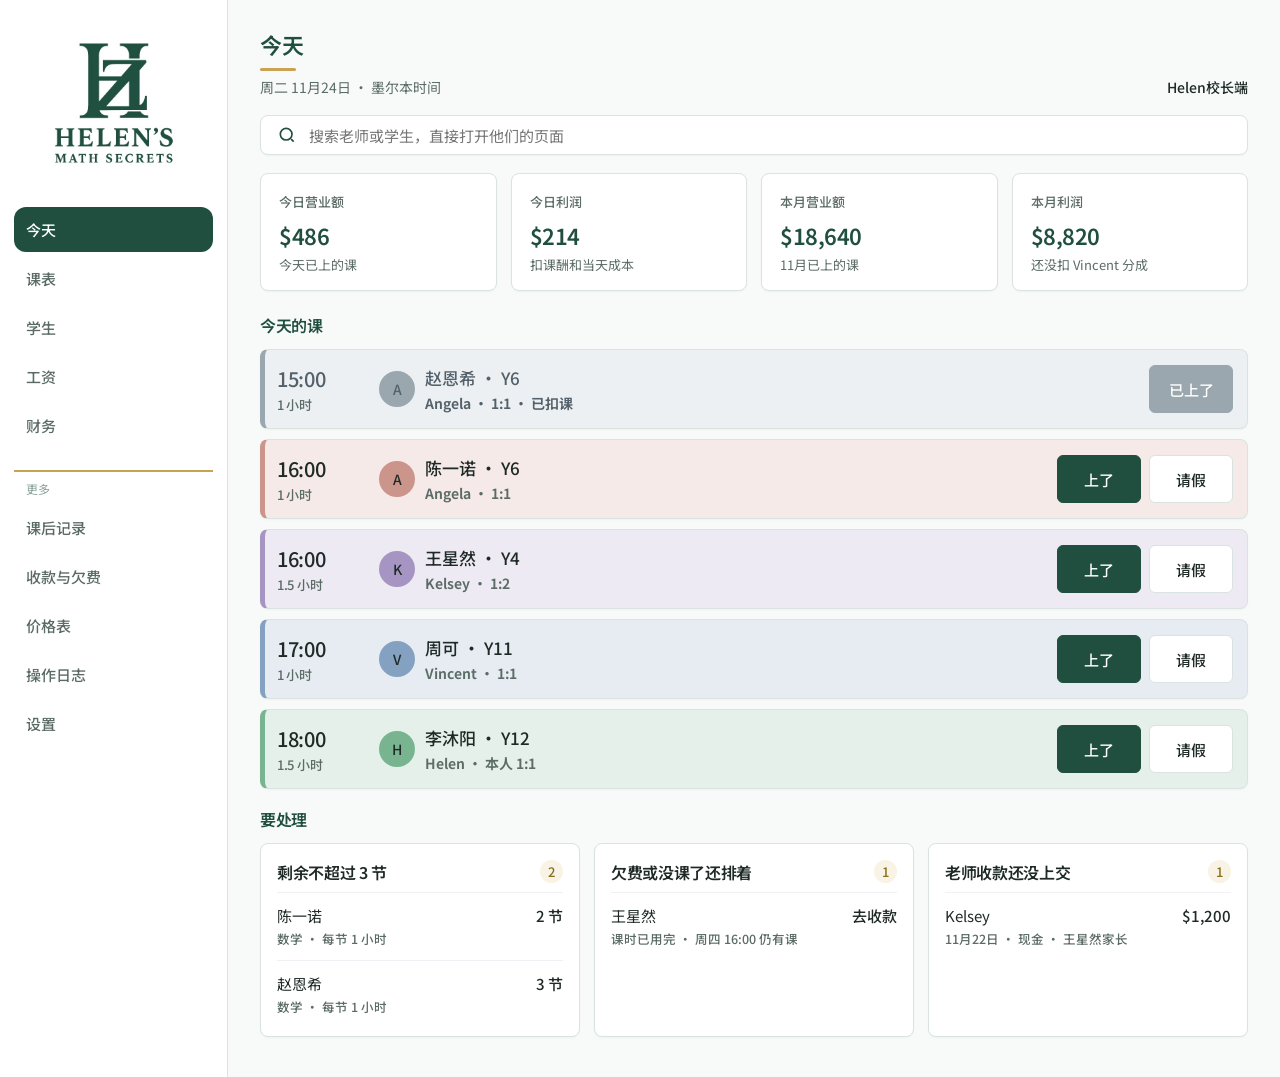
==== commit cd0f1fcb: "Set the A2 palette as the default and add the finance mockup. Teacher cards use the brighter soft ti" ====
--- a/lesson-tracker 2/design-mockups/portal.html
+++ b/lesson-tracker 2/design-mockups/portal.html
@@ -30,6 +30,8 @@
 .nav .quiet{font-weight:500}
 .main{min-width:0;padding:28px 32px 40px;background:var(--surface-2)}
 .top{display:flex;justify-content:space-between;align-items:flex-end;gap:16px;margin-bottom:18px}
+.fin-top{display:grid;grid-template-columns:1fr auto;align-items:center;column-gap:16px}
+.fin-top p{grid-column:1 / -1;margin:8px 0 0}
 .top h1{margin:0;font-size:28px;letter-spacing:-.4px;font-weight:700;color:var(--green)}
 .top h1::after{content:"";display:block;width:36px;height:3px;background:var(--gold);margin-top:8px;border-radius:2px}
 .top p{margin:6px 0 0;color:var(--muted);font-size:14px}
@@ -46,15 +48,14 @@
 .card .s{color:var(--muted);font-size:13px}
 .section{margin-top:8px}
 .section h2{margin:0 0 12px;font-size:18px;color:var(--green)}
-/* Google Calendar event colours, kept soft. Edit a teacher's tone here.
-   Fill is about 18% of that colour on white. Spare tones for new teachers:
-   Basil #0B8043, Blueberry #3F51B5, Tomato #D50000, Graphite #616161. No tangerine. */
-.t-helen{--fill:#DAF2E7;--tone:#33B679;--on-dot:#1F2A27}
-.t-vincent{--fill:#D2EDFA;--tone:#039BE5;--on-dot:#1F2A27}
-.t-angela{--fill:#FBE7E6;--tone:#E67C73;--on-dot:#1F2A27}
-.t-kelsey{--fill:#E7E9F6;--tone:#7986CB;--on-dot:#141414}
-.t-ethan{--fill:#EBD8F0;--tone:#8E24AA;--on-dot:#FFFFFF}
-.t-christina{--fill:#FDF3D8;--tone:#F6BF26;--on-dot:#1F2A27}
+/* A2 teacher colours: soft, a little brighter than the first muted set.
+   Fill is a light wash. The bar and avatar use the tone. Edit a teacher here. */
+.t-helen{--fill:#E4F0E9;--tone:#78B48F;--on-dot:#1F2A27}
+.t-vincent{--fill:#E7ECF3;--tone:#85A1C2;--on-dot:#1F2A27}
+.t-angela{--fill:#F5EAE8;--tone:#CB958B;--on-dot:#1F2A27}
+.t-kelsey{--fill:#EDEAF3;--tone:#A695C3;--on-dot:#1F2A27}
+.t-ethan{--fill:#E4F0EF;--tone:#7AB6AD;--on-dot:#1F2A27}
+.t-christina{--fill:#F5F1E7;--tone:#CEBA88;--on-dot:#1F2A27}
 .lesson{display:grid;grid-template-columns:88px 1fr auto;gap:14px;align-items:center;background:var(--fill,#fff);border:1px solid var(--line);border-left:5px solid var(--tone,var(--line));border-radius:16px;padding:14px 14px 14px 12px;margin-bottom:10px;box-shadow:var(--shadow)}
 .lesson time{font-size:20px;font-weight:720;letter-spacing:-.3px;color:var(--ink)}
 .lesson time small{display:block;font-size:13px;font-weight:500;color:var(--muted);margin-top:2px}
@@ -110,6 +111,7 @@
 .block .lead{font-size:32px;font-weight:740;letter-spacing:-.7px;margin:6px 0}
 .block .note{color:var(--muted);font-size:14px;line-height:1.55}
 .split{display:flex;justify-content:space-between;gap:12px;padding:10px 0;border-top:1px solid #f0f1f4}
+.block .split:first-child{border-top:0;padding-top:0}
 .exports{display:flex;gap:8px}
 .exports button{height:44px;padding:0 14px;border-radius:12px;border:1px solid var(--line);background:#fff;font-weight:700}
 .exports .primary{background:var(--green);color:#fff;border-color:var(--green)}
@@ -149,11 +151,25 @@
 .nowline{position:absolute;left:48px;right:0;height:0;border-top:2px solid #ea4335;z-index:3}
 .nowline i{position:absolute;left:-4px;top:-5px;width:10px;height:10px;border-radius:50%;background:#ea4335;font-style:normal}
 .nowline em{position:absolute;top:-18px;left:10px;color:#ea4335;font-size:11px;font-style:normal;background:#fff;padding:0 3px}
-.ev-a{background:#FBE7E6;border-color:#E67C73;color:#1F2A27}
-.ev-k{background:#E7E9F6;border-color:#7986CB;color:#1F2A27}
-.ev-v{background:#D2EDFA;border-color:#039BE5;color:#1F2A27}
-.ev-e{background:#EBD8F0;border-color:#8E24AA;color:#1F2A27}
-.ev-h{background:#DAF2E7;border-color:#33B679;color:#1F2A27}
+.ev-a{background:#F5EAE8;border-color:#CB958B;color:#1F2A27}
+.ev-k{background:#EDEAF3;border-color:#A695C3;color:#1F2A27}
+.ev-v{background:#E7ECF3;border-color:#85A1C2;color:#1F2A27}
+.ev-e{background:#E4F0EF;border-color:#7AB6AD;color:#1F2A27}
+.ev-h{background:#E4F0E9;border-color:#78B48F;color:#1F2A27}
+.ev-c{background:#F5F1E7;border-color:#CEBA88;color:#1F2A27}
+.sums{display:grid;grid-template-columns:repeat(12,1fr);gap:12px;margin:14px 0 16px}
+.sums .card{grid-column:span 3}
+.sums .card:nth-child(n+5){grid-column:span 4}
+.sums .n{font-size:26px;font-weight:600;color:var(--green);margin:6px 0 2px;letter-spacing:-0.02em;font-variant-numeric:tabular-nums}
+.sums .focus{border-left:4px solid var(--gold);background:var(--gold-soft)}
+.fin-grid{display:grid;grid-template-columns:1.15fr .85fr;gap:18px;align-items:start}
+.trow{display:flex;align-items:center;gap:12px;background:var(--fill,#fff);border:1px solid var(--line);border-left:5px solid var(--tone,var(--line));border-radius:8px;padding:10px 14px;margin-bottom:8px}
+.trow .grow{flex:1;min-width:0;font-size:15px}
+.trow .grow small{display:block;color:var(--muted);font-size:13px;font-weight:500;margin-top:2px}
+.trow .num{margin-left:auto;font-size:18px;font-weight:600;color:var(--green);font-variant-numeric:tabular-nums;text-align:right}
+.alert{display:flex;justify-content:space-between;gap:12px;align-items:center;background:var(--gold-soft);border:1px solid #E7D7A4;border-left:5px solid var(--gold);border-radius:8px;padding:12px 14px;margin:0 0 16px}
+.alert b{color:var(--gold-text);font-variant-numeric:tabular-nums}
+.alert small{display:block;color:var(--muted);font-weight:500;margin-top:3px}
 .block h2,.block .lead{color:#204F40}
 .shade{position:fixed;inset:0;background:rgba(22,27,34,.46);display:grid;place-items:center;padding:24px}
 .sheet{width:min(640px,100%);background:#fff;border-radius:20px;padding:22px 22px 18px;box-shadow:0 24px 80px rgba(0,0,0,.2);max-height:calc(100vh - 48px);overflow:auto}
@@ -196,6 +212,15 @@
   .metrics{width:100%;justify-content:space-between;text-align:left}
   .payline{grid-template-columns:1fr 1fr}
   .payline .money{text-align:left}
+  .sums{grid-template-columns:1fr 1fr}
+  .sums .card,.sums .card:nth-child(n+5){grid-column:auto}
+  .fin-grid{grid-template-columns:1fr}
+  .trow{flex-wrap:wrap}
+  .alert{align-items:flex-start}
+  body[data-page="finance"] .exports button{height:40px;padding:0 10px;white-space:nowrap}
+  body[data-page="finance"] .sums .card{padding:12px 12px 10px}
+  body[data-page="finance"] .sums .n{font-size:22px}
+  body[data-page="finance"] .sums{gap:8px;margin:10px 0 12px}
   .cal-wrap{grid-template-columns:1fr}
   .mini{display:none}
   .phonemonth{display:block!important}
@@ -220,7 +245,7 @@
 .section h2,.block h2,.sheet h2{font-size:16px}
 .card .n,.metrics .n,.block .lead{font-size:22px;font-weight:600;letter-spacing:-0.02em}
 button,.pill,.nav button,.seg button,.taps button,.lrow .grow,.lesson .who2,.row b,.mark,.avatar,.day,.back,.field,.exports button,.foot button,.todaybtn,.action .count,.who b,.nav button.active,.gviews .on,.tabbar button.active,.card .k,.lrow .num span,.metrics .k,.lesson time,.lesson time small,.lrow .grow small{font-weight:500}
-.num,.card .n,.metrics .n,.money,.lrow .num,.lesson time,.row b,.block .lead{font-variant-numeric:tabular-nums;font-feature-settings:"tnum" 1}
+.num,.card .n,.metrics .n,.money,.lrow .num,.lesson time,.row b,.block .lead,.sums .n,.trow .num,.split b,.alert b{font-variant-numeric:tabular-nums;font-feature-settings:"tnum" 1}
 .lrow .num,.metrics .n,.money{text-align:right}
 .brand div,.brand strong{display:none}
 .lrow{font-size:15px}
@@ -256,7 +281,7 @@
         <div class="card"><div class="k">今日营业额</div><div class="n">$486</div><div class="s">今天已上的课</div></div>
         <div class="card good"><div class="k">今日利润</div><div class="n">$214</div><div class="s">扣课酬和当天成本</div></div>
         <div class="card"><div class="k">本月营业额</div><div class="n">$18,640</div><div class="s">11月已上的课</div></div>
-        <div class="card good"><div class="k">本月利润</div><div class="n">$7,580</div><div class="s">还没扣 Vincent 分成</div></div>
+        <div class="card good"><div class="k">本月利润</div><div class="n">$8,820</div><div class="s">还没扣 Vincent 分成</div></div>
       </div>
       <div class="section"><h2>今天的课</h2>
         <article class="lesson done"><time>15:00<small>1 小时</small></time><div class="who2"><span class="mark">A</span><div>赵恩希 · Y6<span>Angela · 1:1 · 已扣课</span></div></div><div class="taps"><button class="go">已上了</button></div></article>
@@ -310,35 +335,62 @@
     </section>
 
     <section data-page="finance">
-      <div class="top"><div><h1>财务报表</h1><p>11月1日 – 11月30日 · 澳元，不含 GST</p></div>
+      <div class="top fin-top"><h1>财务报表</h1>
         <div class="exports"><button>导出 Excel</button><button class="primary">导出 PDF</button></div>
-      </div>
-      <div class="period" style="margin-bottom:16px"><div class="seg"><button>日</button><button>周</button><button>双周</button><button class="on">月</button><button>自定义</button></div></div>
-      <div class="finance-blocks">
-        <div class="block"><h2>营业额</h2><div class="lead">$18,640</div><p class="note">这是本月已经上完的课，按每节的成本价加总。同期实收 $21,300（转账 $14,800 · 现金 $3,400 · 刷卡 $1,600 · 支付宝 $900 · 微信 $600），实收另列，不重复加进利润。</p>
-          <div class="split"><span>Helen 本人收</span><b>$16,400</b></div>
-          <div class="split"><span>Kelsey 代收，还没上交</span><b>$1,200</b></div>
-          <div class="split"><span>Angela 代收，已上交</span><b>$3,700</b></div>
+        <p>2026年11月1日–30日 · 演示数字</p>
+      </div>
+      <div class="period"><div class="seg"><button>日</button><button>周</button><button>双周</button><button class="on">月</button><button>自定义</button></div></div>
+      <div class="sums">
+        <div class="card"><div class="k">营业额</div><div class="n">$18,640</div><div class="s">已上完的课</div></div>
+        <div class="card"><div class="k">成本</div><div class="n">$1,620</div><div class="s">房租、保险和其他</div></div>
+        <div class="card"><div class="k">机构利润</div><div class="n">$8,820</div><div class="s">营业额 − 课酬 − 成本</div></div>
+        <div class="card"><div class="k">利润率</div><div class="n">47.3%</div><div class="s">机构利润 ÷ 营业额</div></div>
+        <div class="card"><div class="k">Vincent 分成</div><div class="n">$2,426.48</div><div class="s">新学生利润的 30%</div></div>
+        <div class="card"><div class="k">Helen 本人上课收入</div><div class="n">$1,860</div><div class="s">已含在营业额里</div></div>
+        <div class="card focus"><div class="k">Helen 净利润</div><div class="n">$6,393.52</div><div class="s">机构利润 − Vincent 分成</div></div>
+      </div>
+      <div class="alert"><div>老师代收未上交<small>Kelsey · 11月22日 · 现金<br>王星然家长</small></div><b>$1,200.00</b></div>
+      <div class="fin-grid">
+        <div class="section">
+          <h2>按老师</h2>
+          <article class="trow t-angela"><span class="pill">Angela</span><div class="grow">课酬的 40%，保底 $35 / 小时<small>课酬基数 $6,200 · 8 节</small></div><div class="num">$2,480</div></article>
+          <article class="trow t-kelsey"><span class="pill">Kelsey</span><div class="grow">课酬的 40%<small>课酬基数 $4,900 · 6 节</small></div><div class="num">$1,960</div></article>
+          <article class="trow t-vincent"><span class="pill">Vincent</span><div class="grow">自己上课的 40%<small>新学生分成另计 · 5 节</small></div><div class="num">$1,640</div></article>
+          <article class="trow t-ethan"><span class="pill">Ethan</span><div class="grow">课酬的 40%<small>课酬基数 $3,100 · 3 节</small></div><div class="num">$1,240</div></article>
+          <article class="trow t-christina"><span class="pill">Christina</span><div class="grow">课酬的 40%<small>课酬基数 $2,200 · 4 节</small></div><div class="num">$880</div></article>
+          <article class="trow t-helen"><span class="pill">Helen</span><div class="grow">本人上课，不另计工资<small>收入 $1,860 已在营业额里</small></div><div class="num">$0</div></article>
         </div>
-        <div class="block"><h2>老师课酬</h2>
-          <div class="split"><span>Angela · 40%，保底 $35/小时</span><b>$2,480</b></div>
-          <div class="split"><span>Kelsey · 40%</span><b>$1,960</b></div>
-          <div class="split"><span>Vincent · 自己上课的 40%</span><b>$1,640</b></div>
-          <div class="split"><span>Ethan · 40%</span><b>$1,240</b></div>
-          <div class="split"><span>Christina · 40%</span><b>$880</b></div>
-          <div class="split"><span>合计</span><b>$8,200</b></div>
+        <div>
+          <div class="section">
+            <h2>成本</h2>
+            <div class="block">
+              <div class="split"><span>房租 · 每月</span><b>$1,311.75</b></div>
+              <div class="split"><span>保险</span><b>$186.40</b></div>
+              <div class="split"><span>网费</span><b>$79.00</b></div>
+              <div class="split"><span>软件</span><b>$42.85</b></div>
+              <div class="split"><span>合计</span><b>$1,620.00</b></div>
+            </div>
+          </div>
+          <div class="section">
+            <h2>收款方式</h2>
+            <div class="block">
+              <div class="split"><span>银行转账</span><b>$12,450</b></div>
+              <div class="split"><span>刷卡</span><b>$3,280</b></div>
+              <div class="split"><span>支付宝</span><b>$2,640</b></div>
+              <div class="split"><span>微信</span><b>$1,530</b></div>
+              <div class="split"><span>现金</span><b>$1,400</b></div>
+              <div class="split"><span>实收合计</span><b>$21,300</b></div>
+            </div>
+          </div>
+          <div class="section">
+            <h2>谁收的</h2>
+            <div class="block">
+              <div class="split"><span>Helen 本人收</span><b>$16,400</b></div>
+              <div class="split"><span>Angela 代收，已上交</span><b>$3,700</b></div>
+              <div class="split"><span>Kelsey 代收，未上交</span><b>$1,200</b></div>
+            </div>
+          </div>
         </div>
-        <div class="block"><h2>运营成本</h2><p class="note">按这个月的天数，从成本表里摊进来。</p>
-          <div class="split"><span>房租（共同成本）</span><b>$2,200</b></div>
-          <div class="split"><span>保险</span><b>$520</b></div>
-          <div class="split"><span>网费</span><b>$80</b></div>
-          <div class="split"><span>软件</span><b>$60</b></div>
-          <div class="split"><span>合计</span><b>$2,860</b></div>
-        </div>
-        <div class="block"><h2>机构利润</h2><div class="lead">$7,580</div><p class="note">$18,640 − $8,200 课酬 − $2,860 成本。毛利率 56.0%（营业额减去老师课酬，再除以营业额）。</p></div>
-        <div class="block"><h2>Vincent 的分成</h2><div class="lead">$2,160</div><p class="note">他自己上课的 40%（$1,640）已经在上面的课酬里。这里是另外的 30%：新学生课酬 $9,400 − 共同成本 $2,200 = $7,200，再乘 30%。原有学生不进这笔账。</p></div>
-        <div class="block"><h2>Helen 自己上课</h2><div class="lead">$1,860</div><p class="note">她本月亲自上的课的成本价。这是收入，不作为付给别人的工资扣掉。</p></div>
-        <div class="block"><h2>Helen 净利</h2><div class="lead" style="color:#204F40">$5,420</div><p class="note">机构利润 $7,580 − Vincent 分成 $2,160。她自己上课的 $1,860 已经在营业额里，没有再加一次，也没有当成成本扣掉。</p></div>
       </div>
     </section>
 
@@ -462,6 +514,10 @@
 <script>
 const page=new URLSearchParams(location.search).get('page')||'today';
 document.body.dataset.page=page;
+if(page==='finance'){
+  const more=document.querySelector('.tabbar button:last-child');
+  if(more){more.dataset.tab='finance';more.textContent='财务';}
+}
 const tab={payday:'pay',finance:'finance',calendar:'calendar',package:'package',pay:'pay',today:'today'}[page];
 document.querySelectorAll('[data-tab]').forEach(b=>{if(b.dataset.tab===tab)b.classList.add('active');});
 </script>
